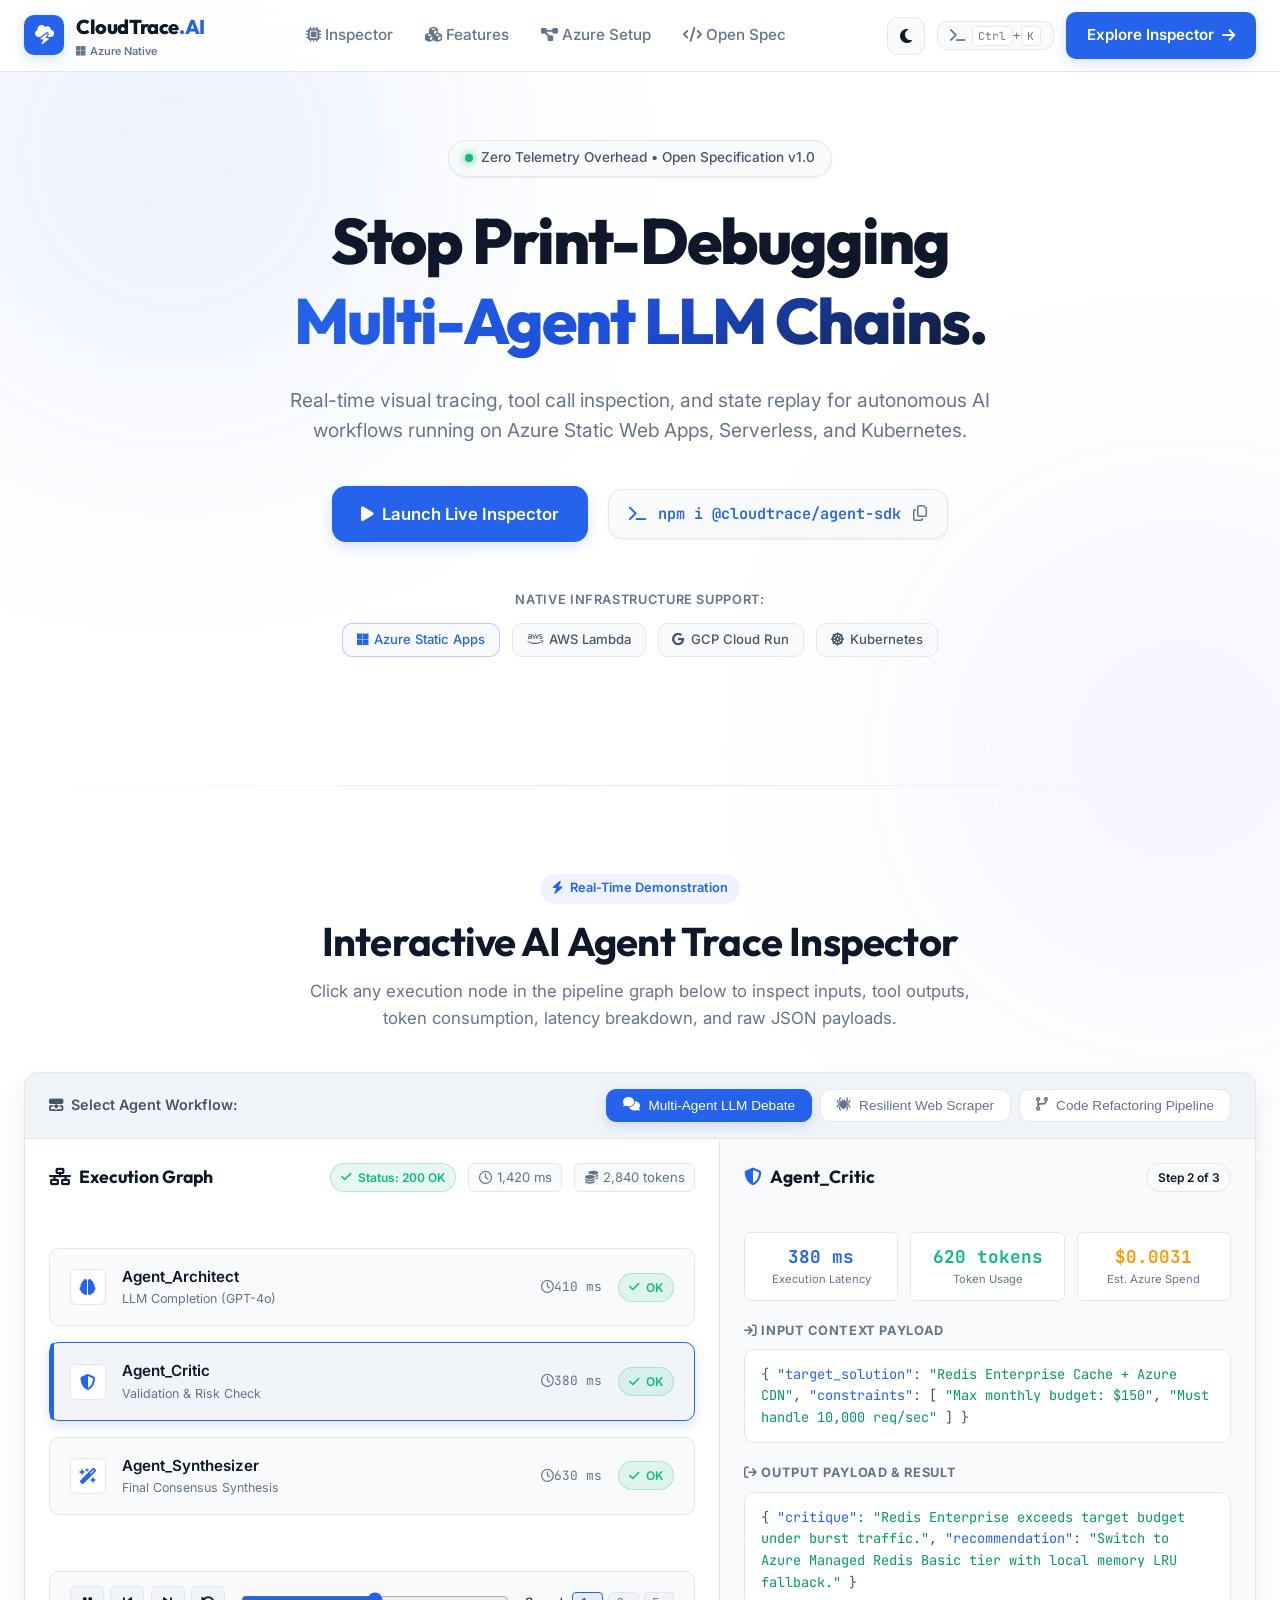
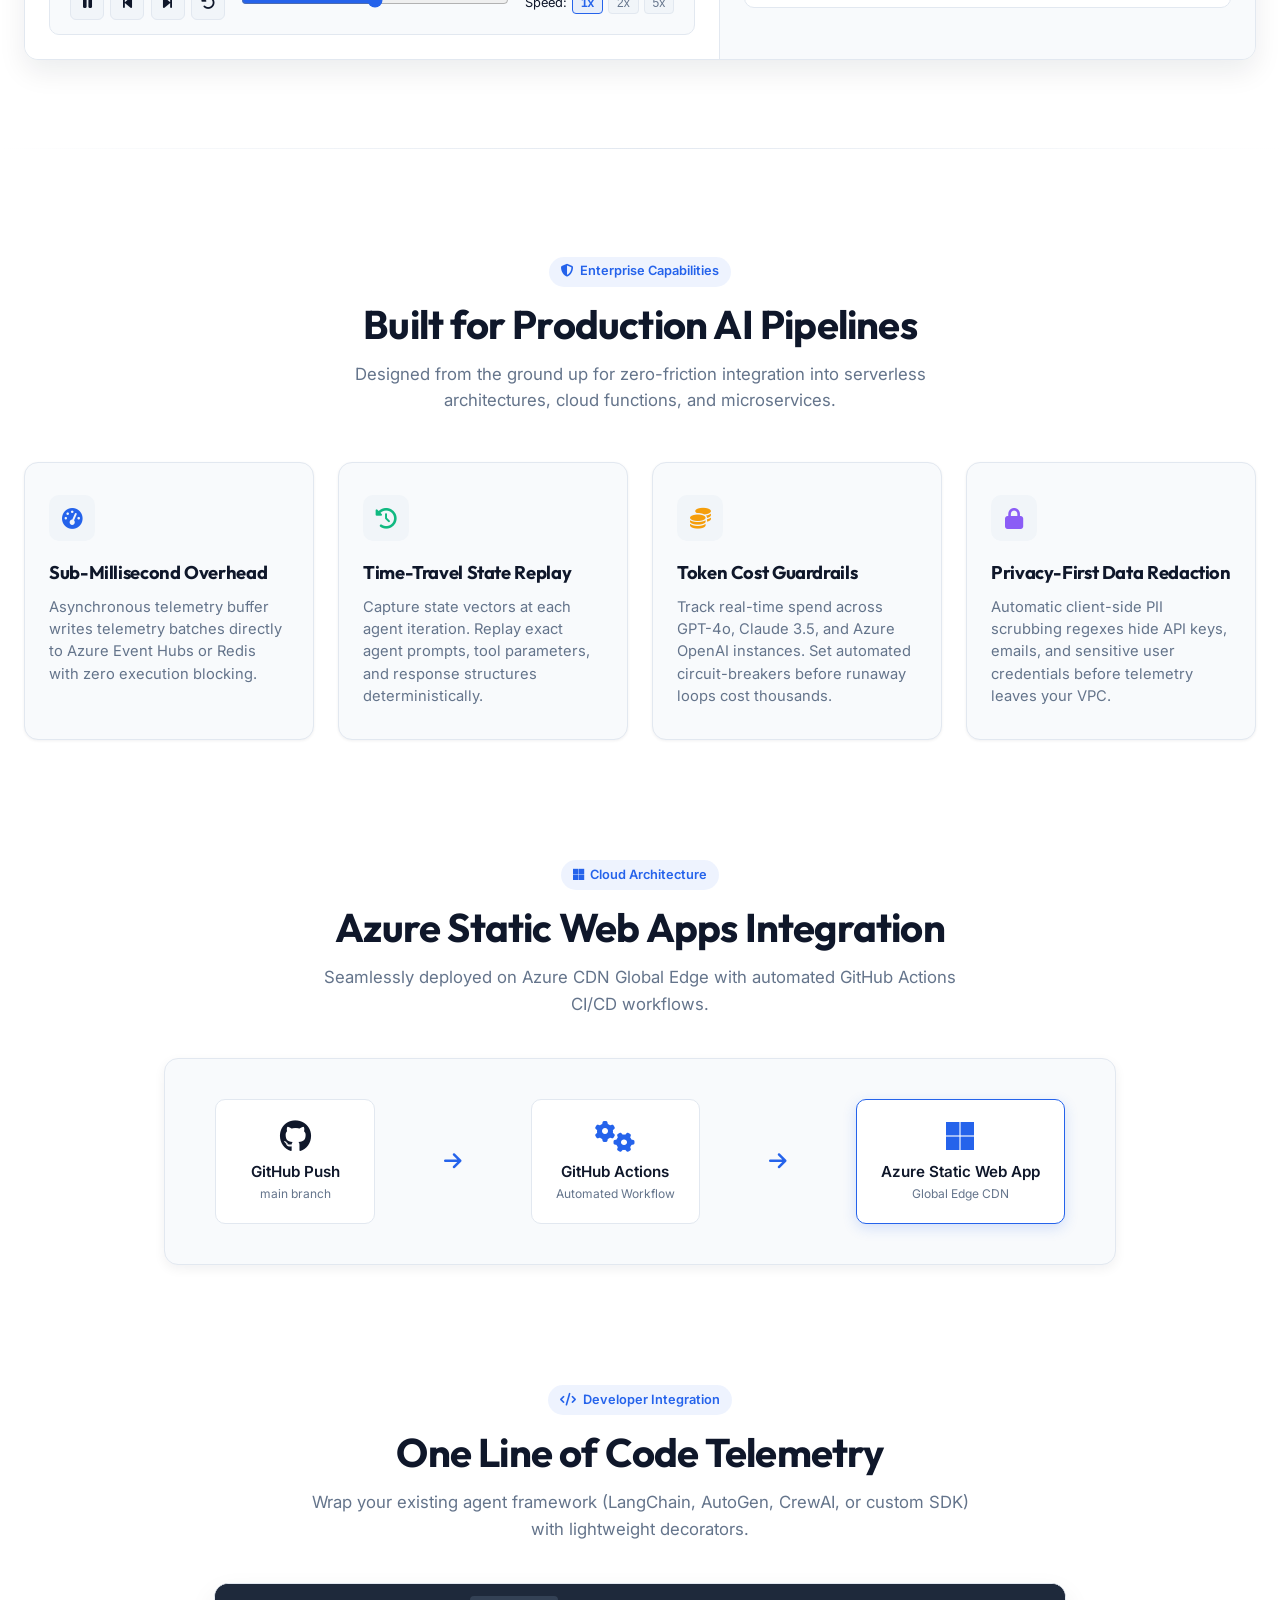
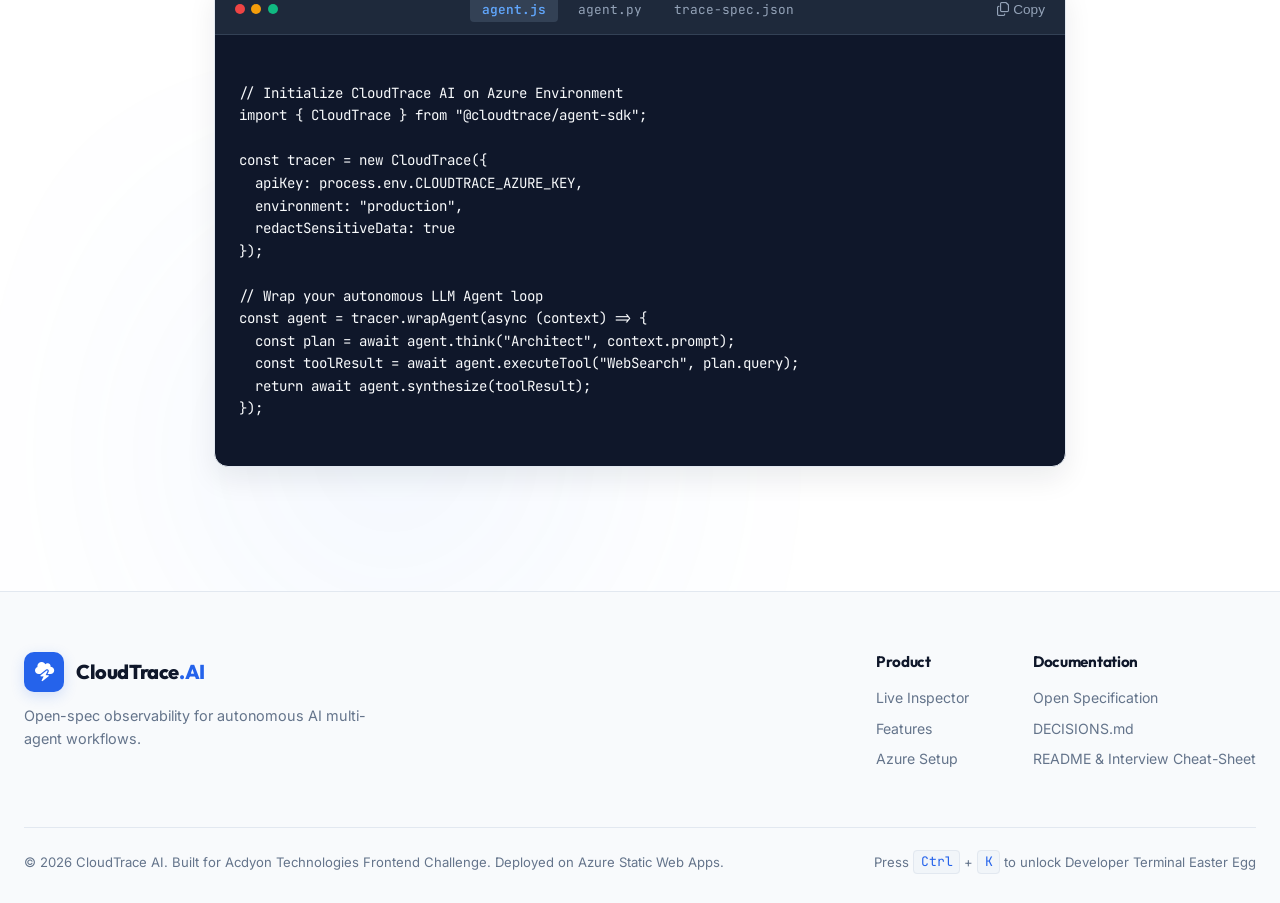
==== index.html @ a434cc37 "Initial commit from Copilot CLI runtime in VS Code" ====
<!DOCTYPE html>
<html lang="en" data-theme="light">
<head>
  <meta charset="UTF-8" />
  <meta name="viewport" content="width=device-width, initial-scale=1.0" />
  <title>CloudTrace AI — Observability & Real-Time Inspector for Multi-Agent AI</title>
  <meta name="description" content="Open-spec debugger, step replay engine, and token cost visualizer for autonomous AI agents deployed on Azure, AWS, and Kubernetes." />
  
  <!-- Modern Fonts -->
  <link rel="preconnect" href="https://fonts.googleapis.com">
  <link rel="preconnect" href="https://fonts.gstatic.com" crossorigin>
  <link href="https://fonts.googleapis.com/css2?family=Inter:wght@300;400;500;600;700&family=JetBrains+Mono:ital,wght@0,400;0,500;0,600;0,700;1,400&family=Outfit:wght@400;500;600;700;800&display=swap" rel="stylesheet">
  
  <!-- FontAwesome 6 -->
  <link rel="stylesheet" href="https://cdnjs.cloudflare.com/ajax/libs/font-awesome/6.5.1/css/all.min.css" />

  <!-- Core Stylesheet -->
  <link rel="stylesheet" href="style.css" />
</head>
<body>

  <!-- Background Animated Gradients -->
  <div class="bg-glow bg-glow-1"></div>
  <div class="bg-glow bg-glow-2"></div>
  <div class="bg-glow bg-glow-3"></div>

  <!-- Navigation Bar -->
  <header class="navbar" id="navbar">
    <div class="nav-container">
      <a href="#" class="brand">
        <div class="brand-icon">
          <i class="fa-solid fa-cloud-bolt"></i>
        </div>
        <div class="brand-text">
          <span class="brand-name">CloudTrace<span class="brand-accent">.AI</span></span>
          <span class="brand-badge"><i class="fa-brands fa-microsoft"></i> Azure Native</span>
        </div>
      </a>

      <nav class="nav-links" id="navLinks">
        <a href="#inspector" class="nav-link"><i class="fa-solid fa-microchip me-1"></i> Inspector</a>
        <a href="#features" class="nav-link"><i class="fa-solid fa-cubes me-1"></i> Features</a>
        <a href="#architecture" class="nav-link"><i class="fa-solid fa-diagram-project me-1"></i> Azure Setup</a>
        <a href="#open-spec" class="nav-link"><i class="fa-solid fa-code me-1"></i> Open Spec</a>
      </nav>

      <div class="nav-actions">
        <!-- Dark/Light Theme Switcher -->
        <button id="themeToggle" class="theme-toggle-btn" aria-label="Toggle Dark/Light Mode" title="Toggle Theme">
          <i class="fa-solid fa-moon icon-dark"></i>
          <i class="fa-solid fa-sun icon-light"></i>
        </button>

        <!-- Easter Egg CLI Hint Trigger -->
        <button id="cliTriggerBtn" class="cli-hint-btn" title="Open Interactive CLI Modal (Ctrl + K)">
          <i class="fa-solid fa-terminal"></i>
          <span><kbd>Ctrl</kbd>+<kbd>K</kbd></span>
        </button>

        <!-- Primary CTA -->
        <a href="#inspector" class="btn btn-primary nav-cta">
          <span>Explore Inspector</span>
          <i class="fa-solid fa-arrow-right"></i>
        </a>

        <!-- Mobile Menu Toggle Button -->
        <button id="mobileMenuBtn" class="mobile-menu-btn" aria-label="Toggle Navigation Menu">
          <i class="fa-solid fa-bars"></i>
        </button>
      </div>
    </div>
  </header>

  <!-- Hero Section -->
  <section class="hero" id="hero">
    <div class="hero-container">
      <div class="hero-badge-row">
        <span class="hero-badge">
          <span class="pulse-dot"></span>
          <span>Zero Telemetry Overhead • Open Specification v1.0</span>
        </span>
      </div>

      <h1 class="hero-title">
        Stop Print-Debugging <br />
        <span class="text-gradient">Multi-Agent LLM Chains.</span>
      </h1>

      <p class="hero-subtitle">
        Real-time visual tracing, tool call inspection, and state replay for autonomous AI workflows running on Azure Static Web Apps, Serverless, and Kubernetes.
      </p>

      <div class="hero-actions">
        <a href="#inspector" class="btn btn-primary btn-lg">
          <i class="fa-solid fa-play"></i>
          <span>Launch Live Inspector</span>
        </a>

        <div class="hero-install-box">
          <i class="fa-solid fa-terminal text-accent"></i>
          <code id="installCmd">npm i @cloudtrace/agent-sdk</code>
          <button id="copyInstallBtn" class="copy-btn" title="Copy command">
            <i class="fa-regular fa-copy"></i>
          </button>
        </div>
      </div>

      <!-- Cloud Provider Integrity Bar -->
      <div class="cloud-providers">
        <span class="providers-label">Native Infrastructure Support:</span>
        <div class="provider-badges">
          <span class="provider-tag azure"><i class="fa-brands fa-microsoft"></i> Azure Static Apps</span>
          <span class="provider-tag aws"><i class="fa-brands fa-aws"></i> AWS Lambda</span>
          <span class="provider-tag gcp"><i class="fa-brands fa-google"></i> GCP Cloud Run</span>
          <span class="provider-tag k8s"><i class="fa-solid fa-dharmachakra"></i> Kubernetes</span>
        </div>
      </div>
    </div>
  </section>

  <!-- Section Divider -->
  <div class="section-divider"></div>

  <!-- Interactive Live Inspector Section -->
  <section class="inspector-section" id="inspector">
    <div class="section-header text-center">
      <span class="section-tag"><i class="fa-solid fa-bolt"></i> Real-Time Demonstration</span>
      <h2 class="section-title">Interactive AI Agent Trace Inspector</h2>
      <p class="section-desc">
        Click any execution node in the pipeline graph below to inspect inputs, tool outputs, token consumption, latency breakdown, and raw JSON payloads.
      </p>
    </div>

    <!-- Inspector Outer Container -->
    <div class="inspector-container">
      
      <!-- Scenario Selector Tabs -->
      <div class="scenario-bar">
        <div class="scenario-label">
          <i class="fa-solid fa-diagram-next"></i> Select Agent Workflow:
        </div>
        <div class="scenario-tabs">
          <button class="scenario-tab active" data-scenario="debate">
            <i class="fa-solid fa-comments"></i>
            <span>Multi-Agent LLM Debate</span>
          </button>
          <button class="scenario-tab" data-scenario="scraper">
            <i class="fa-solid fa-spider"></i>
            <span>Resilient Web Scraper</span>
          </button>
          <button class="scenario-tab" data-scenario="refactor">
            <i class="fa-solid fa-code-branch"></i>
            <span>Code Refactoring Pipeline</span>
          </button>
        </div>
      </div>

      <!-- Inspector Main Workspace Grid -->
      <div class="inspector-workspace">
        
        <!-- Left Panel: Execution Node Graph -->
        <div class="inspector-graph-panel">
          <div class="panel-header">
            <div class="panel-title">
              <i class="fa-solid fa-network-wired"></i>
              <span>Execution Graph</span>
            </div>
            <div class="execution-meta" id="graphMetaInfo">
              <span class="badge badge-success"><i class="fa-solid fa-check"></i> Status: 200 OK</span>
              <span class="meta-item"><i class="fa-regular fa-clock"></i> <span id="totalLatency">1,420 ms</span></span>
              <span class="meta-item"><i class="fa-solid fa-coins"></i> <span id="totalTokens">2,840 tokens</span></span>
            </div>
          </div>

          <!-- Nodes Chain Container -->
          <div class="nodes-chain" id="nodesChain">
            <!-- Dynamic Node Cards Generated by JavaScript -->
          </div>

          <!-- Timeline Playback Controls Bar -->
          <div class="playback-bar">
            <div class="playback-controls">
              <button id="btnPlayPause" class="playback-btn" title="Play/Pause Simulation">
                <i class="fa-solid fa-pause"></i>
              </button>
              <button id="btnStepPrev" class="playback-btn" title="Previous Step">
                <i class="fa-solid fa-step-backward"></i>
              </button>
              <button id="btnStepNext" class="playback-btn" title="Next Step">
                <i class="fa-solid fa-step-forward"></i>
              </button>
              <button id="btnReplay" class="playback-btn" title="Restart Playback">
                <i class="fa-solid fa-rotate-left"></i>
              </button>
            </div>

            <div class="timeline-slider-wrapper">
              <input type="range" id="timelineSlider" min="0" max="100" value="100" class="timeline-slider" />
            </div>

            <div class="speed-selector">
              <span class="speed-label">Speed:</span>
              <button class="speed-btn active" data-speed="1">1x</button>
              <button class="speed-btn" data-speed="2">2x</button>
              <button class="speed-btn" data-speed="5">5x</button>
            </div>
          </div>
        </div>

        <!-- Right Panel: Node Inspector Drawer -->
        <div class="inspector-details-panel" id="detailsPanel">
          <div class="panel-header">
            <div class="panel-title" id="nodeDetailTitle">
              <i class="fa-solid fa-microchip text-accent"></i>
              <span>Node Inspector</span>
            </div>
            <span class="badge" id="nodeDetailStatus">Selected: Node #01</span>
          </div>

          <div class="node-details-content" id="nodeDetailsContent">
            <!-- Dynamic Content Injected via JS -->
          </div>
        </div>

      </div>
    </div>
  </section>

  <!-- Section Divider -->
  <div class="section-divider"></div>

  <!-- Features Grid Section -->
  <section class="features-section" id="features">
    <div class="section-header text-center">
      <span class="section-tag"><i class="fa-solid fa-shield-halved"></i> Enterprise Capabilities</span>
      <h2 class="section-title">Built for Production AI Pipelines</h2>
      <p class="section-desc">
        Designed from the ground up for zero-friction integration into serverless architectures, cloud functions, and microservices.
      </p>
    </div>

    <div class="features-grid">
      <div class="feature-card">
        <div class="feature-icon text-azure">
          <i class="fa-solid fa-gauge-high"></i>
        </div>
        <h3 class="feature-title">Sub-Millisecond Overhead</h3>
        <p class="feature-text">
          Asynchronous telemetry buffer writes telemetry batches directly to Azure Event Hubs or Redis with zero execution blocking.
        </p>
      </div>

      <div class="feature-card">
        <div class="feature-icon text-emerald">
          <i class="fa-solid fa-clock-rotate-left"></i>
        </div>
        <h3 class="feature-title">Time-Travel State Replay</h3>
        <p class="feature-text">
          Capture state vectors at each agent iteration. Replay exact agent prompts, tool parameters, and response structures deterministically.
        </p>
      </div>

      <div class="feature-card">
        <div class="feature-icon text-amber">
          <i class="fa-solid fa-coins"></i>
        </div>
        <h3 class="feature-title">Token Cost Guardrails</h3>
        <p class="feature-text">
          Track real-time spend across GPT-4o, Claude 3.5, and Azure OpenAI instances. Set automated circuit-breakers before runaway loops cost thousands.
        </p>
      </div>

      <div class="feature-card">
        <div class="feature-icon text-purple">
          <i class="fa-solid fa-lock"></i>
        </div>
        <h3 class="feature-title">Privacy-First Data Redaction</h3>
        <p class="feature-text">
          Automatic client-side PII scrubbing regexes hide API keys, emails, and sensitive user credentials before telemetry leaves your VPC.
        </p>
      </div>
    </div>
  </section>

  <!-- Azure Architecture Section -->
  <section class="architecture-section" id="architecture">
    <div class="section-header text-center">
      <span class="section-tag"><i class="fa-brands fa-microsoft"></i> Cloud Architecture</span>
      <h2 class="section-title">Azure Static Web Apps Integration</h2>
      <p class="section-desc">
        Seamlessly deployed on Azure CDN Global Edge with automated GitHub Actions CI/CD workflows.
      </p>
    </div>

    <div class="arch-card">
      <div class="arch-diagram">
        <div class="arch-node">
          <i class="fa-brands fa-github text-white"></i>
          <span>GitHub Push</span>
          <small>main branch</small>
        </div>
        <div class="arch-arrow"><i class="fa-solid fa-arrow-right"></i></div>
        <div class="arch-node active">
          <i class="fa-solid fa-gears text-azure"></i>
          <span>GitHub Actions</span>
          <small>Automated Workflow</small>
        </div>
        <div class="arch-arrow"><i class="fa-solid fa-arrow-right"></i></div>
        <div class="arch-node azure-node">
          <i class="fa-brands fa-microsoft text-azure"></i>
          <span>Azure Static Web App</span>
          <small>Global Edge CDN</small>
        </div>
      </div>
    </div>
  </section>

  <!-- Open Specification Code Snippet -->
  <section class="open-spec-section" id="open-spec">
    <div class="section-header text-center">
      <span class="section-tag"><i class="fa-solid fa-code"></i> Developer Integration</span>
      <h2 class="section-title">One Line of Code Telemetry</h2>
      <p class="section-desc">
        Wrap your existing agent framework (LangChain, AutoGen, CrewAI, or custom SDK) with lightweight decorators.
      </p>
    </div>

    <div class="code-editor-card">
      <div class="editor-header">
        <div class="editor-dots">
          <span class="dot red"></span>
          <span class="dot yellow"></span>
          <span class="dot green"></span>
        </div>
        <div class="editor-tabs">
          <button class="editor-tab active" data-lang="js">agent.js</button>
          <button class="editor-tab" data-lang="py">agent.py</button>
          <button class="editor-tab" data-lang="json">trace-spec.json</button>
        </div>
        <button id="copyCodeBtn" class="btn-copy-code"><i class="fa-regular fa-copy"></i> Copy</button>
      </div>

      <div class="editor-body">
        <pre><code id="codeSnippet" class="language-javascript">
// Initialize CloudTrace AI on Azure Environment
import { CloudTrace } from "@cloudtrace/agent-sdk";

const tracer = new CloudTrace({
  apiKey: process.env.CLOUDTRACE_AZURE_KEY,
  environment: "production",
  redactSensitiveData: true
});

// Wrap your autonomous LLM Agent loop
const agent = tracer.wrapAgent(async (context) => {
  const plan = await agent.think("Architect", context.prompt);
  const toolResult = await agent.executeTool("WebSearch", plan.query);
  return await agent.synthesize(toolResult);
});
        </code></pre>
      </div>
    </div>
  </section>

  <!-- Footer Section -->
  <footer class="footer">
    <div class="footer-container">
      <div class="footer-brand">
        <div class="brand">
          <i class="fa-solid fa-cloud-bolt brand-icon"></i>
          <span class="brand-name">CloudTrace<span class="brand-accent">.AI</span></span>
        </div>
        <p class="footer-tagline">Open-spec observability for autonomous AI multi-agent workflows.</p>
      </div>

      <div class="footer-links">
        <div class="footer-col">
          <h4>Product</h4>
          <a href="#inspector">Live Inspector</a>
          <a href="#features">Features</a>
          <a href="#architecture">Azure Setup</a>
        </div>
        <div class="footer-col">
          <h4>Documentation</h4>
          <a href="#open-spec">Open Specification</a>
          <a href="DECISIONS.md" target="_blank">DECISIONS.md</a>
          <a href="README.md" target="_blank">README & Interview Cheat-Sheet</a>
        </div>
      </div>
    </div>

    <div class="footer-bottom">
      <p>&copy; 2026 CloudTrace AI. Built for Acdyon Technologies Frontend Challenge. Deployed on Azure Static Web Apps.</p>
      <p class="cli-hint">Press <kbd>Ctrl</kbd> + <kbd>K</kbd> to unlock Developer Terminal Easter Egg</p>
    </div>
  </footer>

  <!-- Modal: Developer Terminal Easter Egg -->
  <div class="cli-modal-overlay" id="cliModal">
    <div class="cli-modal-content">
      <div class="cli-modal-header">
        <div class="cli-title">
          <i class="fa-solid fa-terminal text-accent me-2"></i>
          <span>CloudTrace Developer Terminal v1.0.4 [/sys/trace]</span>
        </div>
        <button id="cliCloseBtn" class="cli-close-btn" aria-label="Close modal">&times;</button>
      </div>
      <div class="cli-modal-body" id="cliOutput">
        <div class="cli-line">Welcome to CloudTrace AI Developer CLI Console.</div>
        <div class="cli-line text-muted">Type <span class="text-accent">'help'</span> to see available diagnostic commands.</div>
        <div class="cli-line text-muted">Or try typing <span class="text-accent">'status'</span>, <span class="text-accent">'azure'</span>, <span class="text-accent">'theme'</span>, or <span class="text-accent">'nodes'</span>.</div>
        <br />
      </div>
      <div class="cli-input-row">
        <span class="cli-prompt">cloudtrace-cli:~#</span>
        <input type="text" id="cliInput" class="cli-input" placeholder="Type a command (e.g. 'help', 'status', 'azure')..." autofocus />
      </div>
    </div>
  </div>

  <!-- Toast Notification Container -->
  <div id="toast" class="toast"></div>

  <!-- Application Logic -->
  <script src="script.js"></script>
</body>
</html>
---- style.css ----
/* ==========================================================================
   CloudTrace AI — Minimalist Cool Grey Design System (SaaS / Tech Aesthetic)
   Colors:
   - Background: Soft Pure White (#FFFFFF)
   - Surface / Cards: Light Cool Grey (#F8FAFC)
   - Primary Text: Dark Charcoal (#0F172A)
   - Primary Accent: Electric Blue (#2563EB)
   - Secondary Accent: Slate Grey (#64748B)
   - Border: Crisp Light Slate (#E2E8F0)
   ========================================================================== */

/* --------------------------------------------------------------------------
   1. CSS CUSTOM PROPERTIES / THEME TOKENS
   -------------------------------------------------------------------------- */
:root {
  /* Typography */
  --font-heading: 'Outfit', -apple-system, BlinkMacSystemFont, sans-serif;
  --font-body: 'Inter', -apple-system, BlinkMacSystemFont, sans-serif;
  --font-mono: 'JetBrains Mono', monospace;

  /* Minimalist Cool Grey Theme Defaults (Light SaaS Aesthetic) */
  --bg-primary: #ffffff;             /* Soft Pure White */
  --bg-surface: #f8fafc;             /* Light Cool Grey */
  --bg-surface-elevated: #f1f5f9;    /* Elevated Slate Grey */
  --bg-glass: rgba(255, 255, 255, 0.9);
  --bg-card: #f8fafc;

  --text-primary: #0f172a;           /* Dark Charcoal */
  --text-secondary: #475569;         /* Slate Medium */
  --text-muted: #64748b;             /* Slate Grey */

  --border-color: #e2e8f0;           /* Soft Slate Border */
  --border-glow: #cbd5e1;

  /* Accent Palette */
  --accent-azure: #2563eb;           /* Electric Blue */
  --accent-azure-light: #3b82f6;
  --accent-azure-glow: rgba(37, 99, 235, 0.08);

  --color-success: #10b981;          /* Emerald Green */
  --color-success-glow: rgba(16, 185, 129, 0.1);
  --color-warning: #f59e0b;          /* Amber */
  --color-warning-glow: rgba(245, 158, 11, 0.1);
  --color-error: #ef4444;            /* Red */
  --color-purple: #8b5cf6;

  /* Shadows & Glass */
  --shadow-sm: 0 1px 3px rgba(15, 23, 42, 0.06);
  --shadow-md: 0 4px 12px rgba(15, 23, 42, 0.06);
  --shadow-lg: 0 12px 28px rgba(15, 23, 42, 0.08);
  --shadow-azure: 0 4px 14px rgba(37, 99, 235, 0.18);
  --backdrop-blur: blur(12px);

  --radius-sm: 6px;
  --radius-md: 10px;
  --radius-lg: 14px;
  --radius-full: 9999px;

  --transition-fast: 0.15s ease;
  --transition-normal: 0.25s ease;
  --transition-slow: 0.4s ease;
}

/* Dark Mode Support (Minimalist Slate Dark) */
[data-theme="dark"] {
  --bg-primary: #0f172a;             /* Dark Charcoal */
  --bg-surface: #1e293b;             /* Slate Surface */
  --bg-surface-elevated: #334155;    /* Elevated Slate */
  --bg-glass: rgba(15, 23, 42, 0.85);
  --bg-card: #1e293b;

  --text-primary: #f8fafc;           /* Light Cool Grey */
  --text-secondary: #cbd5e1;
  --text-muted: #94a3b8;             /* Slate Grey */

  --border-color: #334155;
  --border-glow: #475569;

  --accent-azure-glow: rgba(59, 130, 246, 0.15);
  --shadow-lg: 0 12px 32px rgba(0, 0, 0, 0.3);
}

/* --------------------------------------------------------------------------
   2. RESET & BASE STYLES
   -------------------------------------------------------------------------- */
* {
  box-sizing: border-box;
  margin: 0;
  padding: 0;
}

html {
  scroll-behavior: smooth;
  font-size: 16px;
}

body {
  font-family: var(--font-body);
  background-color: var(--bg-primary);
  color: var(--text-primary);
  line-height: 1.6;
  overflow-x: hidden;
  position: relative;
  min-height: 100vh;
  transition: background-color var(--transition-normal), color var(--transition-normal);
}

/* Subtle Minimal Ambient Glows */
.bg-glow {
  position: absolute;
  border-radius: 50%;
  filter: blur(140px);
  z-index: -1;
  pointer-events: none;
  opacity: 0.25;
}

.bg-glow-1 {
  width: 550px;
  height: 550px;
  background: radial-gradient(circle, var(--accent-azure) 0%, transparent 70%);
  top: -120px;
  left: -100px;
}

.bg-glow-2 {
  width: 500px;
  height: 500px;
  background: radial-gradient(circle, var(--color-purple) 0%, transparent 70%);
  top: 500px;
  right: -150px;
}

.bg-glow-3 {
  width: 400px;
  height: 400px;
  background: radial-gradient(circle, var(--accent-azure-light) 0%, transparent 70%);
  bottom: 250px;
  left: 15%;
}

/* Typography Utilities */
h1, h2, h3, h4, h5, h6 {
  font-family: var(--font-heading);
  font-weight: 700;
  line-height: 1.25;
  color: var(--text-primary);
  letter-spacing: -0.02em;
}

a {
  color: var(--accent-azure);
  text-decoration: none;
  transition: color var(--transition-fast);
}

a:hover {
  color: var(--accent-azure-light);
}

code, kbd, pre {
  font-family: var(--font-mono);
}

/* Helper Text Formatting */
.text-accent { color: var(--accent-azure) !important; }
.text-azure { color: var(--accent-azure) !important; }
.text-emerald { color: var(--color-success) !important; }
.text-amber { color: var(--color-warning) !important; }
.text-purple { color: var(--color-purple) !important; }
.text-muted { color: var(--text-muted) !important; }
.text-center { text-align: center; }

.text-gradient {
  background: linear-gradient(135deg, var(--accent-azure) 0%, #1d4ed8 50%, #0f172a 100%);
  -webkit-background-clip: text;
  -webkit-text-fill-color: transparent;
}

[data-theme="dark"] .text-gradient {
  background: linear-gradient(135deg, #60a5fa 0%, #3b82f6 50%, #f8fafc 100%);
  -webkit-background-clip: text;
  -webkit-text-fill-color: transparent;
}

/* --------------------------------------------------------------------------
   3. NAVIGATION BAR
   -------------------------------------------------------------------------- */
.navbar {
  position: fixed;
  top: 0;
  left: 0;
  right: 0;
  height: 72px;
  background: var(--bg-glass);
  backdrop-filter: var(--backdrop-blur);
  -webkit-backdrop-filter: var(--backdrop-blur);
  border-bottom: 1px solid var(--border-color);
  z-index: 100;
  transition: all var(--transition-normal);
}

.nav-container {
  max-width: 1280px;
  margin: 0 auto;
  padding: 0 1.5rem;
  height: 100%;
  display: flex;
  align-items: center;
  justify-content: space-between;
}

.brand {
  display: flex;
  align-items: center;
  gap: 0.75rem;
}

.brand-icon {
  width: 40px;
  height: 40px;
  background: var(--accent-azure);
  border-radius: var(--radius-md);
  display: flex;
  align-items: center;
  justify-content: center;
  color: #ffffff;
  font-size: 1.2rem;
  box-shadow: var(--shadow-azure);
}

.brand-text {
  display: flex;
  flex-direction: column;
}

.brand-name {
  font-family: var(--font-heading);
  font-size: 1.25rem;
  font-weight: 800;
  color: var(--text-primary);
  letter-spacing: -0.02em;
}

.brand-accent {
  color: var(--accent-azure);
}

.brand-badge {
  font-size: 0.68rem;
  color: var(--text-muted);
  font-weight: 600;
  display: flex;
  align-items: center;
  gap: 0.25rem;
}

.nav-links {
  display: flex;
  align-items: center;
  gap: 2rem;
}

.nav-link {
  color: var(--text-muted);
  font-weight: 500;
  font-size: 0.95rem;
  transition: color var(--transition-fast);
}

.nav-link:hover {
  color: var(--text-primary);
}

.nav-actions {
  display: flex;
  align-items: center;
  gap: 0.75rem;
}

/* Theme Switcher Button */
.theme-toggle-btn {
  width: 38px;
  height: 38px;
  border-radius: var(--radius-md);
  background: var(--bg-surface);
  border: 1px solid var(--border-color);
  color: var(--text-primary);
  cursor: pointer;
  display: flex;
  align-items: center;
  justify-content: center;
  font-size: 1rem;
  transition: all var(--transition-fast);
}

.theme-toggle-btn:hover {
  border-color: var(--accent-azure);
  background: var(--bg-surface-elevated);
}

[data-theme="dark"] .icon-light { display: inline-block; }
[data-theme="dark"] .icon-dark { display: none; }
[data-theme="light"] .icon-light { display: none; }
[data-theme="light"] .icon-dark { display: inline-block; }

/* CLI Hint Button */
.cli-hint-btn {
  display: flex;
  align-items: center;
  gap: 0.4rem;
  padding: 0.4rem 0.75rem;
  background: var(--bg-surface);
  border: 1px solid var(--border-color);
  border-radius: var(--radius-md);
  color: var(--text-muted);
  font-size: 0.85rem;
  cursor: pointer;
  transition: all var(--transition-fast);
}

.cli-hint-btn kbd {
  background: var(--bg-primary);
  padding: 0.1rem 0.35rem;
  border-radius: 4px;
  font-size: 0.7rem;
  border: 1px solid var(--border-color);
}

.cli-hint-btn:hover {
  border-color: var(--accent-azure);
  color: var(--text-primary);
}

.mobile-menu-btn {
  display: none;
  background: none;
  border: none;
  color: var(--text-primary);
  font-size: 1.5rem;
  cursor: pointer;
}

/* --------------------------------------------------------------------------
   4. BUTTONS & BADGES
   -------------------------------------------------------------------------- */
.btn {
  display: inline-flex;
  align-items: center;
  justify-content: center;
  gap: 0.5rem;
  padding: 0.65rem 1.25rem;
  border-radius: var(--radius-md);
  font-weight: 600;
  font-size: 0.95rem;
  cursor: pointer;
  transition: all var(--transition-normal);
  border: 1px solid transparent;
}

.btn-primary {
  background: var(--accent-azure);
  color: #ffffff;
  box-shadow: var(--shadow-azure);
}

.btn-primary:hover {
  background: #1d4ed8;
  transform: translateY(-1px);
  box-shadow: 0 6px 18px rgba(37, 99, 235, 0.3);
  color: #ffffff;
}

.btn-lg {
  padding: 0.85rem 1.75rem;
  font-size: 1.05rem;
  border-radius: var(--radius-lg);
}

.badge {
  display: inline-flex;
  align-items: center;
  gap: 0.35rem;
  padding: 0.25rem 0.65rem;
  border-radius: var(--radius-full);
  font-size: 0.75rem;
  font-weight: 600;
  border: 1px solid var(--border-color);
}

.badge-success {
  background: var(--color-success-glow);
  color: var(--color-success);
  border-color: rgba(16, 185, 129, 0.25);
}

.badge-azure {
  background: var(--accent-azure-glow);
  color: var(--accent-azure);
  border-color: rgba(37, 99, 235, 0.25);
}

/* --------------------------------------------------------------------------
   5. HERO SECTION
   -------------------------------------------------------------------------- */
.hero {
  padding: 140px 1.5rem 80px;
  text-align: center;
  position: relative;
}

.hero-container {
  max-width: 900px;
  margin: 0 auto;
}

.hero-badge-row {
  display: flex;
  justify-content: center;
  margin-bottom: 1.5rem;
}

.hero-badge {
  display: inline-flex;
  align-items: center;
  gap: 0.5rem;
  padding: 0.4rem 1rem;
  background: var(--bg-surface);
  border: 1px solid var(--border-color);
  border-radius: var(--radius-full);
  font-size: 0.85rem;
  color: var(--text-secondary);
  font-weight: 500;
  box-shadow: var(--shadow-sm);
}

.pulse-dot {
  width: 8px;
  height: 8px;
  background-color: var(--color-success);
  border-radius: 50%;
  box-shadow: 0 0 8px var(--color-success);
  animation: pulse 2s infinite;
}

@keyframes pulse {
  0% { transform: scale(0.95); box-shadow: 0 0 0 0 rgba(16, 185, 129, 0.7); }
  70% { transform: scale(1); box-shadow: 0 0 0 8px rgba(16, 185, 129, 0); }
  100% { transform: scale(0.95); box-shadow: 0 0 0 0 rgba(16, 185, 129, 0); }
}

.hero-title {
  font-size: clamp(2.5rem, 5vw, 4rem);
  font-weight: 800;
  letter-spacing: -0.03em;
  margin-bottom: 1.5rem;
}

.hero-subtitle {
  font-size: clamp(1.05rem, 2vw, 1.2rem);
  color: var(--text-muted);
  margin-bottom: 2.5rem;
  max-width: 760px;
  margin-left: auto;
  margin-right: auto;
}

.hero-actions {
  display: flex;
  align-items: center;
  justify-content: center;
  gap: 1.25rem;
  flex-wrap: wrap;
  margin-bottom: 3rem;
}

.hero-install-box {
  display: flex;
  align-items: center;
  gap: 0.75rem;
  background: var(--bg-surface);
  border: 1px solid var(--border-color);
  padding: 0.75rem 1.25rem;
  border-radius: var(--radius-lg);
  font-size: 0.95rem;
  box-shadow: var(--shadow-sm);
}

.hero-install-box code {
  color: var(--accent-azure);
  font-weight: 600;
}

.copy-btn {
  background: none;
  border: none;
  color: var(--text-muted);
  cursor: pointer;
  font-size: 1rem;
  transition: color var(--transition-fast);
}

.copy-btn:hover {
  color: var(--text-primary);
}

.cloud-providers {
  display: flex;
  flex-direction: column;
  align-items: center;
  gap: 0.75rem;
  margin-top: 2rem;
}

.providers-label {
  font-size: 0.8rem;
  color: var(--text-muted);
  text-transform: uppercase;
  letter-spacing: 0.05em;
  font-weight: 600;
}

.provider-badges {
  display: flex;
  align-items: center;
  justify-content: center;
  gap: 0.75rem;
  flex-wrap: wrap;
}

.provider-tag {
  display: flex;
  align-items: center;
  gap: 0.4rem;
  padding: 0.35rem 0.85rem;
  background: var(--bg-surface);
  border: 1px solid var(--border-color);
  border-radius: var(--radius-md);
  font-size: 0.82rem;
  color: var(--text-secondary);
  font-weight: 500;
}

.provider-tag.azure { border-color: rgba(37, 99, 235, 0.3); color: var(--accent-azure); }

.section-divider {
  width: 100%;
  height: 1px;
  background: linear-gradient(90deg, transparent, var(--border-color), transparent);
  margin: 3rem 0;
}

/* --------------------------------------------------------------------------
   6. INTERACTIVE LIVE INSPECTOR SECTION
   -------------------------------------------------------------------------- */
.inspector-section {
  padding: 40px 1.5rem;
  max-width: 1280px;
  margin: 0 auto;
}

.section-header {
  margin-bottom: 2.5rem;
}

.section-tag {
  display: inline-flex;
  align-items: center;
  gap: 0.4rem;
  padding: 0.3rem 0.75rem;
  background: var(--accent-azure-glow);
  color: var(--accent-azure);
  border-radius: var(--radius-full);
  font-size: 0.8rem;
  font-weight: 600;
  margin-bottom: 0.75rem;
}

.section-title {
  font-size: clamp(1.8rem, 3.5vw, 2.5rem);
  margin-bottom: 0.75rem;
}

.section-desc {
  color: var(--text-muted);
  font-size: 1.05rem;
  max-width: 680px;
  margin: 0 auto;
}

/* Inspector Frame */
.inspector-container {
  background: var(--bg-surface);
  border: 1px solid var(--border-color);
  border-radius: var(--radius-lg);
  box-shadow: var(--shadow-lg);
  overflow: hidden;
}

/* Scenario Selector Bar */
.scenario-bar {
  display: flex;
  align-items: center;
  justify-content: space-between;
  padding: 1rem 1.5rem;
  background: var(--bg-surface-elevated);
  border-bottom: 1px solid var(--border-color);
  flex-wrap: wrap;
  gap: 1rem;
}

.scenario-label {
  font-weight: 600;
  font-size: 0.9rem;
  color: var(--text-secondary);
  display: flex;
  align-items: center;
  gap: 0.5rem;
}

.scenario-tabs {
  display: flex;
  align-items: center;
  gap: 0.5rem;
  flex-wrap: wrap;
}

.scenario-tab {
  display: flex;
  align-items: center;
  gap: 0.5rem;
  padding: 0.5rem 1rem;
  background: var(--bg-primary);
  border: 1px solid var(--border-color);
  border-radius: var(--radius-md);
  color: var(--text-muted);
  font-weight: 500;
  font-size: 0.85rem;
  cursor: pointer;
  transition: all var(--transition-fast);
}

.scenario-tab:hover {
  border-color: var(--accent-azure);
  color: var(--text-primary);
}

.scenario-tab.active {
  background: var(--accent-azure);
  border-color: var(--accent-azure);
  color: #ffffff;
  box-shadow: var(--shadow-azure);
}

/* Inspector Workspace Grid */
.inspector-workspace {
  display: grid;
  grid-template-columns: 1.3fr 1fr;
  min-height: 520px;
}

@media (max-width: 992px) {
  .inspector-workspace {
    grid-template-columns: 1fr;
  }
}

/* Left Panel: Graph */
.inspector-graph-panel {
  padding: 1.5rem;
  border-right: 1px solid var(--border-color);
  display: flex;
  flex-direction: column;
  justify-content: space-between;
  background: var(--bg-primary);
}

.panel-header {
  display: flex;
  align-items: center;
  justify-content: space-between;
  margin-bottom: 1.5rem;
  flex-wrap: wrap;
  gap: 0.75rem;
}

.panel-title {
  font-family: var(--font-heading);
  font-weight: 700;
  font-size: 1.1rem;
  display: flex;
  align-items: center;
  gap: 0.5rem;
}

.execution-meta {
  display: flex;
  align-items: center;
  gap: 0.75rem;
  font-size: 0.82rem;
  color: var(--text-muted);
}

.meta-item {
  display: flex;
  align-items: center;
  gap: 0.3rem;
  background: var(--bg-surface);
  padding: 0.2rem 0.6rem;
  border-radius: var(--radius-sm);
  border: 1px solid var(--border-color);
}

/* Nodes Chain */
.nodes-chain {
  display: flex;
  flex-direction: column;
  gap: 1rem;
  margin-bottom: 1.5rem;
}

.node-card {
  display: flex;
  align-items: center;
  justify-content: space-between;
  padding: 1rem 1.25rem;
  background: var(--bg-surface);
  border: 1px solid var(--border-color);
  border-radius: var(--radius-md);
  cursor: pointer;
  transition: all var(--transition-normal);
  position: relative;
}

.node-card:hover {
  border-color: var(--accent-azure);
  transform: translateX(4px);
  box-shadow: var(--shadow-sm);
}

.node-card.active {
  border-color: var(--accent-azure);
  background: var(--bg-surface-elevated);
  box-shadow: var(--shadow-azure);
}

.node-card.active::before {
  content: '';
  position: absolute;
  left: 0;
  top: 0;
  bottom: 0;
  width: 4px;
  background: var(--accent-azure);
  border-radius: var(--radius-sm) 0 0 var(--radius-sm);
}

.node-left {
  display: flex;
  align-items: center;
  gap: 1rem;
}

.node-icon {
  width: 36px;
  height: 36px;
  border-radius: var(--radius-sm);
  background: var(--bg-primary);
  border: 1px solid var(--border-color);
  display: flex;
  align-items: center;
  justify-content: center;
  font-size: 1rem;
  color: var(--accent-azure);
}

.node-info {
  display: flex;
  flex-direction: column;
}

.node-name {
  font-weight: 600;
  font-size: 0.95rem;
  color: var(--text-primary);
}

.node-type {
  font-size: 0.78rem;
  color: var(--text-muted);
}

.node-right {
  display: flex;
  align-items: center;
  gap: 1rem;
}

.node-stat {
  font-family: var(--font-mono);
  font-size: 0.8rem;
  color: var(--text-muted);
}

/* Playback Bar */
.playback-bar {
  display: flex;
  align-items: center;
  justify-content: space-between;
  gap: 1rem;
  padding: 0.85rem 1.25rem;
  background: var(--bg-surface);
  border: 1px solid var(--border-color);
  border-radius: var(--radius-md);
  flex-wrap: wrap;
}

.playback-controls {
  display: flex;
  align-items: center;
  gap: 0.4rem;
}

.playback-btn {
  width: 34px;
  height: 34px;
  border-radius: var(--radius-sm);
  background: var(--bg-surface-elevated);
  border: 1px solid var(--border-color);
  color: var(--text-primary);
  cursor: pointer;
  display: flex;
  align-items: center;
  justify-content: center;
  font-size: 0.9rem;
  transition: all var(--transition-fast);
}

.playback-btn:hover {
  background: var(--accent-azure);
  color: #ffffff;
  border-color: var(--accent-azure);
}

.timeline-slider-wrapper {
  flex: 1;
  min-width: 120px;
}

.timeline-slider {
  width: 100%;
  accent-color: var(--accent-azure);
  cursor: pointer;
}

.speed-selector {
  display: flex;
  align-items: center;
  gap: 0.3rem;
  font-size: 0.8rem;
}

.speed-btn {
  padding: 0.2rem 0.5rem;
  background: var(--bg-surface-elevated);
  border: 1px solid var(--border-color);
  border-radius: 4px;
  color: var(--text-muted);
  cursor: pointer;
  font-size: 0.75rem;
}

.speed-btn.active {
  background: var(--accent-azure-glow);
  color: var(--accent-azure);
  border-color: var(--accent-azure);
  font-weight: 700;
}

/* Right Panel: Node Inspector Drawer */
.inspector-details-panel {
  padding: 1.5rem;
  background: var(--bg-surface);
  display: flex;
  flex-direction: column;
}

.node-details-content {
  display: flex;
  flex-direction: column;
  gap: 1.25rem;
  margin-top: 1rem;
}

.detail-section-title {
  font-size: 0.8rem;
  font-weight: 700;
  text-transform: uppercase;
  color: var(--text-muted);
  letter-spacing: 0.05em;
  margin-bottom: 0.5rem;
}

.detail-box {
  background: var(--bg-primary);
  border: 1px solid var(--border-color);
  border-radius: var(--radius-md);
  padding: 0.85rem 1rem;
  font-family: var(--font-mono);
  font-size: 0.85rem;
  color: var(--text-secondary);
  overflow-x: auto;
}

.token-stats-grid {
  display: grid;
  grid-template-columns: 1fr 1fr 1fr;
  gap: 0.75rem;
}

.token-stat-card {
  background: var(--bg-primary);
  border: 1px solid var(--border-color);
  border-radius: var(--radius-sm);
  padding: 0.65rem;
  text-align: center;
}

.token-stat-val {
  font-family: var(--font-mono);
  font-weight: 700;
  font-size: 1.1rem;
  color: var(--text-primary);
}

.token-stat-lbl {
  font-size: 0.7rem;
  color: var(--text-muted);
}

/* Syntax Highlighting for JSON */
.json-key { color: var(--accent-azure); }
.json-string { color: #059669; }
.json-number { color: #d97706; }
.json-boolean { color: #7c3aed; }

[data-theme="dark"] .json-string { color: #34d399; }
[data-theme="dark"] .json-number { color: #fbbf24; }
[data-theme="dark"] .json-boolean { color: #c084fc; }

/* --------------------------------------------------------------------------
   7. FEATURES GRID SECTION
   -------------------------------------------------------------------------- */
.features-section {
  padding: 60px 1.5rem;
  max-width: 1280px;
  margin: 0 auto;
}

.features-grid {
  display: grid;
  grid-template-columns: repeat(auto-fit, minmax(260px, 1fr));
  gap: 1.5rem;
  margin-top: 3rem;
}

.feature-card {
  background: var(--bg-surface);
  border: 1px solid var(--border-color);
  border-radius: var(--radius-lg);
  padding: 2rem 1.5rem;
  transition: all var(--transition-normal);
  box-shadow: var(--shadow-sm);
}

.feature-card:hover {
  border-color: var(--border-glow);
  transform: translateY(-3px);
  box-shadow: var(--shadow-md);
}

.feature-icon {
  width: 46px;
  height: 46px;
  border-radius: var(--radius-md);
  background: var(--bg-surface-elevated);
  display: flex;
  align-items: center;
  justify-content: center;
  font-size: 1.3rem;
  margin-bottom: 1.25rem;
}

.feature-title {
  font-size: 1.15rem;
  margin-bottom: 0.75rem;
}

.feature-text {
  color: var(--text-muted);
  font-size: 0.92rem;
  line-height: 1.5;
}

/* --------------------------------------------------------------------------
   8. AZURE ARCHITECTURE SECTION
   -------------------------------------------------------------------------- */
.architecture-section {
  padding: 60px 1.5rem;
  max-width: 1000px;
  margin: 0 auto;
}

.arch-card {
  background: var(--bg-surface);
  border: 1px solid var(--border-color);
  border-radius: var(--radius-lg);
  padding: 2.5rem 1.5rem;
  box-shadow: var(--shadow-md);
}

.arch-diagram {
  display: flex;
  align-items: center;
  justify-content: space-around;
  gap: 1rem;
  flex-wrap: wrap;
}

.arch-node {
  display: flex;
  flex-direction: column;
  align-items: center;
  justify-content: center;
  padding: 1.25rem 1.5rem;
  background: var(--bg-primary);
  border: 1px solid var(--border-color);
  border-radius: var(--radius-md);
  min-width: 160px;
  text-align: center;
}

.arch-node i {
  font-size: 2rem;
  margin-bottom: 0.5rem;
}

.arch-node span {
  font-weight: 600;
  font-size: 0.95rem;
}

.arch-node small {
  font-size: 0.75rem;
  color: var(--text-muted);
}

.arch-node.azure-node {
  border-color: var(--accent-azure);
  box-shadow: var(--shadow-azure);
}

.arch-arrow {
  color: var(--accent-azure);
  font-size: 1.25rem;
}

/* --------------------------------------------------------------------------
   9. OPEN SPECIFICATION & CODE SNIPPET SECTION
   -------------------------------------------------------------------------- */
.open-spec-section {
  padding: 60px 1.5rem;
  max-width: 900px;
  margin: 0 auto;
}

.code-editor-card {
  background: #0f172a;
  border: 1px solid var(--border-color);
  border-radius: var(--radius-lg);
  overflow: hidden;
  box-shadow: var(--shadow-lg);
}

.editor-header {
  display: flex;
  align-items: center;
  justify-content: space-between;
  padding: 0.75rem 1.25rem;
  background: #1e293b;
  border-bottom: 1px solid #334155;
}

.editor-dots {
  display: flex;
  gap: 0.4rem;
}

.dot {
  width: 10px;
  height: 10px;
  border-radius: 50%;
}
.dot.red { background: #ef4444; }
.dot.yellow { background: #f59e0b; }
.dot.green { background: #10b981; }

.editor-tabs {
  display: flex;
  gap: 0.5rem;
}

.editor-tab {
  padding: 0.3rem 0.75rem;
  background: none;
  border: none;
  color: #94a3b8;
  font-family: var(--font-mono);
  font-size: 0.8rem;
  cursor: pointer;
  border-radius: 4px;
}

.editor-tab.active {
  background: #334155;
  color: #60a5fa;
  font-weight: 600;
}

.btn-copy-code {
  background: none;
  border: none;
  color: #94a3b8;
  font-size: 0.85rem;
  cursor: pointer;
}

.btn-copy-code:hover {
  color: #ffffff;
}

.editor-body {
  padding: 1.5rem;
  overflow-x: auto;
}

.editor-body pre {
  margin: 0;
  font-family: var(--font-mono);
  font-size: 0.88rem;
  color: #f8fafc;
  line-height: 1.6;
}

/* --------------------------------------------------------------------------
   10. FOOTER SECTION
   -------------------------------------------------------------------------- */
.footer {
  background: var(--bg-surface);
  border-top: 1px solid var(--border-color);
  padding: 60px 1.5rem 30px;
  margin-top: 4rem;
}

.footer-container {
  max-width: 1280px;
  margin: 0 auto;
  display: flex;
  justify-content: space-between;
  gap: 3rem;
  flex-wrap: wrap;
  margin-bottom: 3rem;
}

.footer-brand {
  max-width: 350px;
}

.footer-tagline {
  color: var(--text-muted);
  font-size: 0.9rem;
  margin-top: 0.75rem;
}

.footer-links {
  display: flex;
  gap: 4rem;
}

.footer-col h4 {
  font-size: 0.95rem;
  margin-bottom: 1rem;
  color: var(--text-primary);
}

.footer-col a {
  display: block;
  color: var(--text-muted);
  font-size: 0.88rem;
  margin-bottom: 0.5rem;
}

.footer-bottom {
  max-width: 1280px;
  margin: 0 auto;
  padding-top: 1.5rem;
  border-top: 1px solid var(--border-color);
  display: flex;
  align-items: center;
  justify-content: space-between;
  font-size: 0.82rem;
  color: var(--text-muted);
  flex-wrap: wrap;
  gap: 1rem;
}

.cli-hint kbd {
  background: var(--bg-surface-elevated);
  padding: 0.15rem 0.4rem;
  border-radius: 4px;
  border: 1px solid var(--border-color);
  color: var(--accent-azure);
}

/* --------------------------------------------------------------------------
   11. EASTER EGG CLI MODAL
   -------------------------------------------------------------------------- */
.cli-modal-overlay {
  position: fixed;
  top: 0;
  left: 0;
  right: 0;
  bottom: 0;
  background: rgba(15, 23, 42, 0.65);
  backdrop-filter: blur(8px);
  display: flex;
  align-items: center;
  justify-content: center;
  z-index: 1000;
  opacity: 0;
  pointer-events: none;
  transition: opacity var(--transition-normal);
}

.cli-modal-overlay.open {
  opacity: 1;
  pointer-events: auto;
}

.cli-modal-content {
  width: 90%;
  max-width: 720px;
  background: #0f172a;
  border: 1px solid var(--accent-azure);
  border-radius: var(--radius-lg);
  box-shadow: 0 10px 40px rgba(15, 23, 42, 0.4);
  overflow: hidden;
  display: flex;
  flex-direction: column;
}

.cli-modal-header {
  display: flex;
  align-items: center;
  justify-content: space-between;
  padding: 0.75rem 1.25rem;
  background: #1e293b;
  border-bottom: 1px solid #334155;
}

.cli-title {
  font-family: var(--font-mono);
  font-size: 0.85rem;
  color: #f8fafc;
}

.cli-close-btn {
  background: none;
  border: none;
  color: #94a3b8;
  font-size: 1.5rem;
  cursor: pointer;
}

.cli-modal-body {
  padding: 1.25rem;
  min-height: 260px;
  max-height: 380px;
  overflow-y: auto;
  font-family: var(--font-mono);
  font-size: 0.85rem;
  color: #cbd5e1;
  line-height: 1.5;
}

.cli-line {
  margin-bottom: 0.35rem;
}

.cli-input-row {
  display: flex;
  align-items: center;
  padding: 0.75rem 1.25rem;
  background: #1e293b;
  border-top: 1px solid #334155;
  gap: 0.5rem;
}

.cli-prompt {
  font-family: var(--font-mono);
  color: #60a5fa;
  font-size: 0.85rem;
  font-weight: 700;
}

.cli-input {
  flex: 1;
  background: none;
  border: none;
  outline: none;
  font-family: var(--font-mono);
  font-size: 0.85rem;
  color: #ffffff;
}

/* Toast Notifications */
.toast {
  position: fixed;
  bottom: 2rem;
  right: 2rem;
  padding: 0.75rem 1.25rem;
  background: var(--bg-surface-elevated);
  border: 1px solid var(--accent-azure);
  border-radius: var(--radius-md);
  color: var(--text-primary);
  font-size: 0.9rem;
  box-shadow: var(--shadow-lg);
  z-index: 2000;
  opacity: 0;
  transform: translateY(20px);
  transition: all var(--transition-normal);
  pointer-events: none;
}

.toast.show {
  opacity: 1;
  transform: translateY(0);
}

/* --------------------------------------------------------------------------
   12. RESPONSIVE BREAKPOINTS
   -------------------------------------------------------------------------- */
@media (max-width: 768px) {
  .nav-links { display: none; }
  .cli-hint-btn { display: none; }
  .mobile-menu-btn { display: block; }

  .hero { padding-top: 110px; }
  .hero-title { font-size: 2.2rem; }
  .hero-actions { flex-direction: column; }
  
  .arch-diagram { flex-direction: column; }
  .arch-arrow { transform: rotate(90deg); }
}
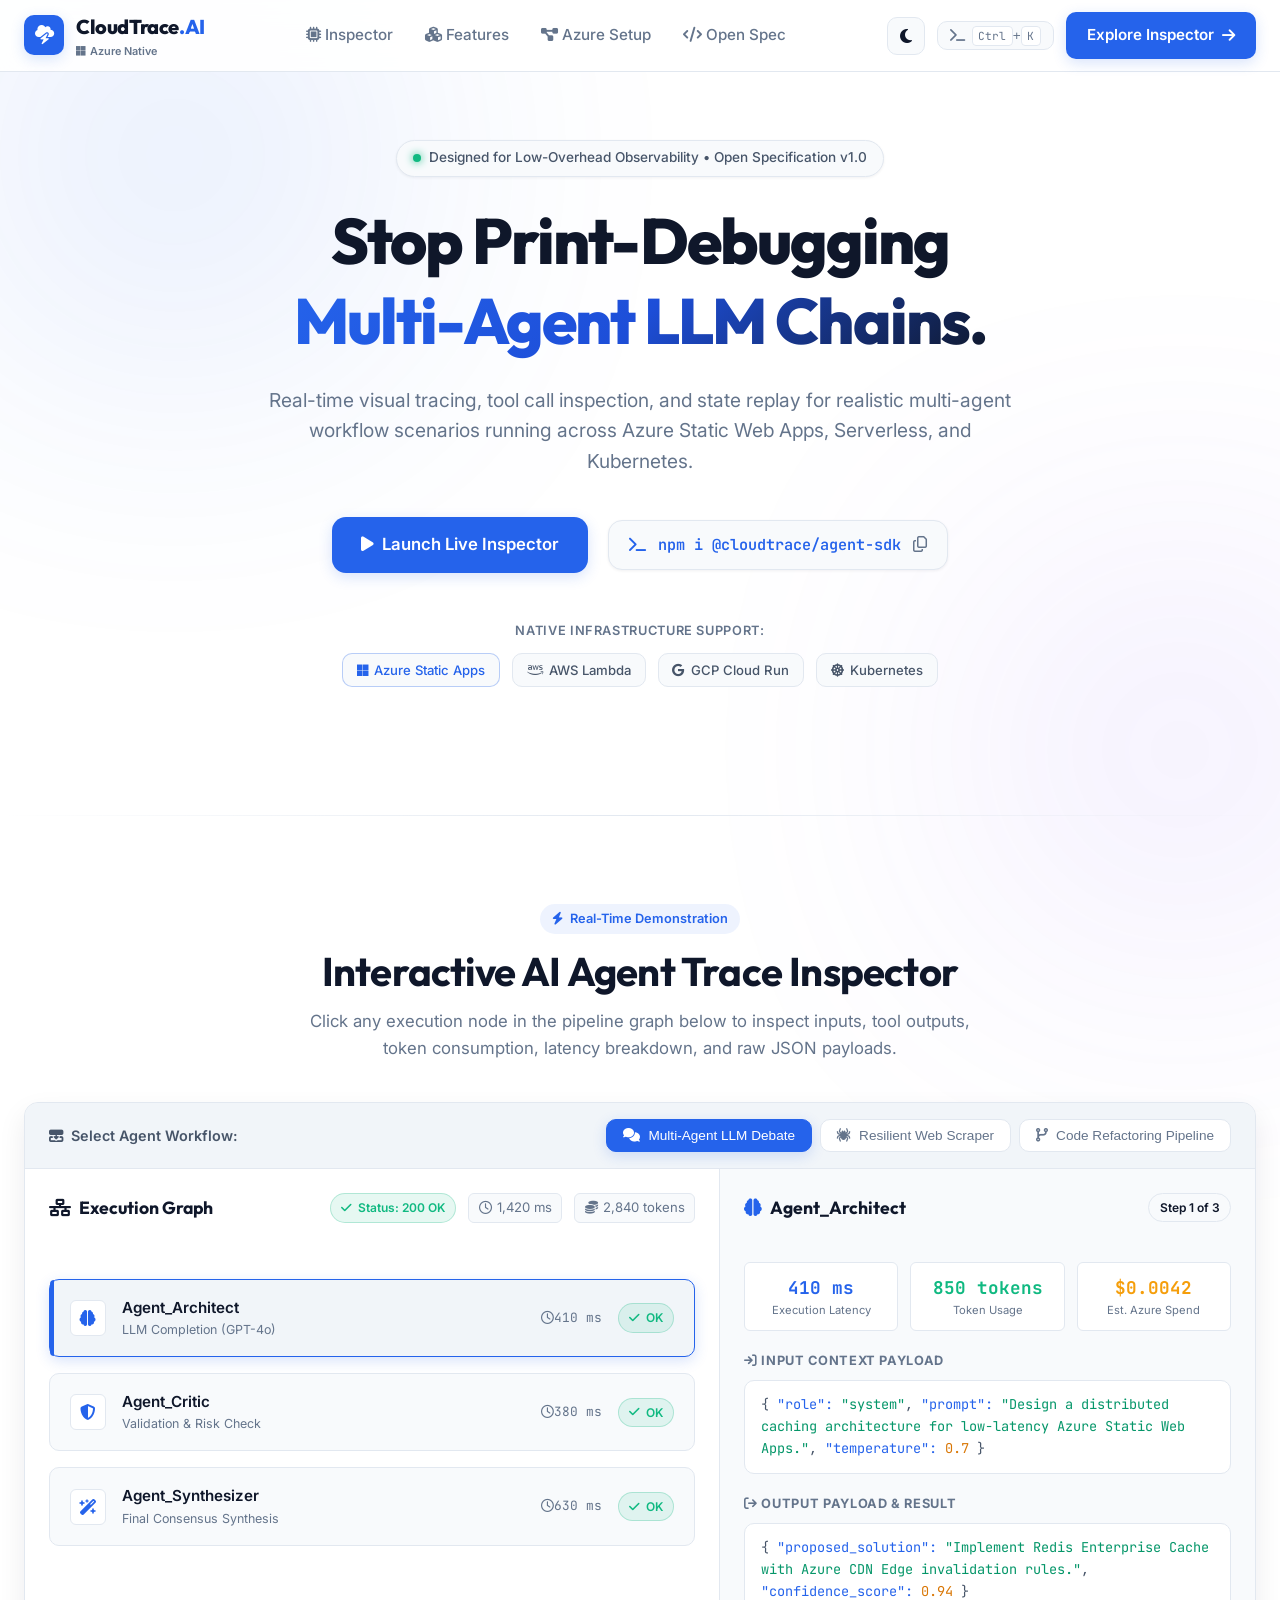
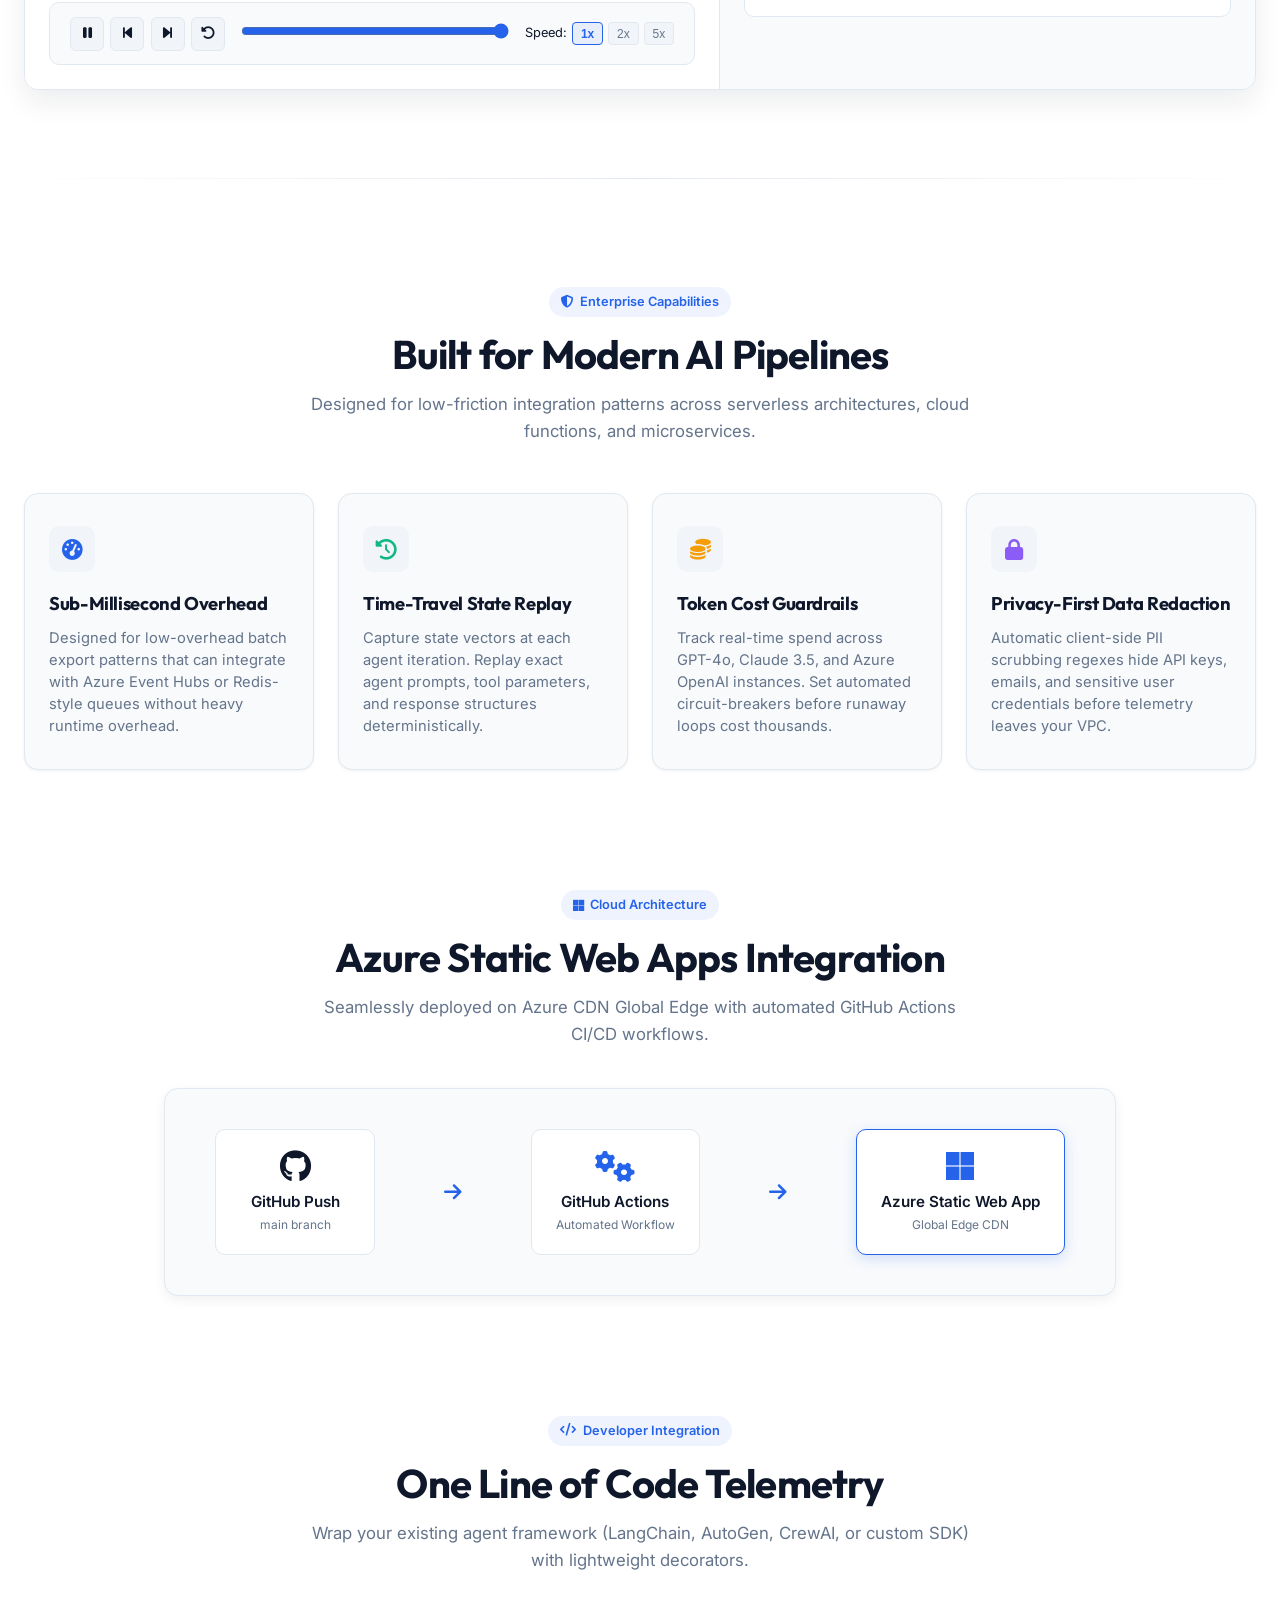
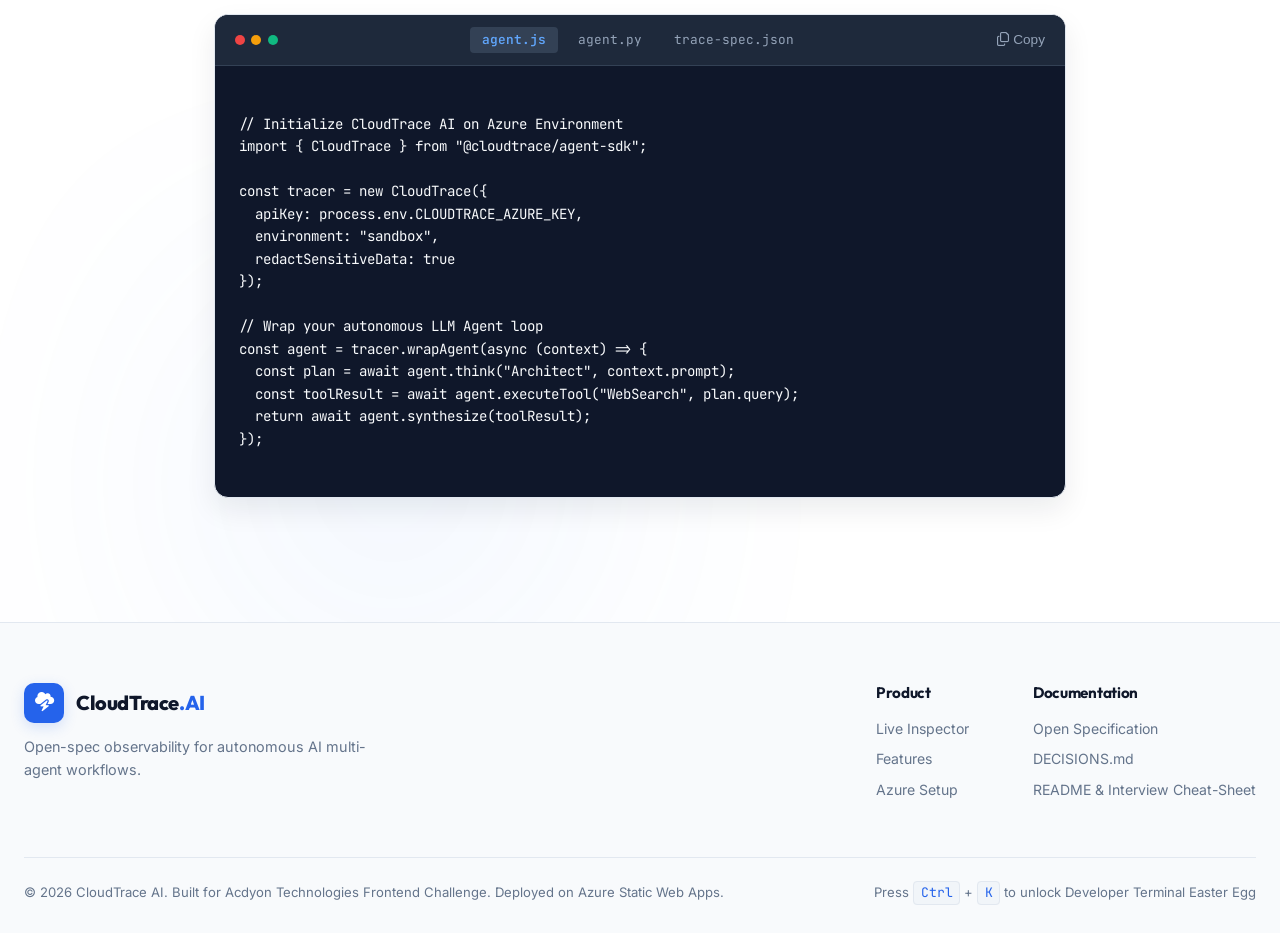
==== commit 176ef561: "Refine decision doc and soften unsupported product claims" ====
--- a/index.html
+++ b/index.html
@@ -77,7 +77,7 @@
       <div class="hero-badge-row">
         <span class="hero-badge">
           <span class="pulse-dot"></span>
-          <span>Zero Telemetry Overhead • Open Specification v1.0</span>
+          <span>Designed for Low-Overhead Observability • Open Specification v1.0</span>
         </span>
       </div>
 
@@ -87,7 +87,7 @@
       </h1>
 
       <p class="hero-subtitle">
-        Real-time visual tracing, tool call inspection, and state replay for autonomous AI workflows running on Azure Static Web Apps, Serverless, and Kubernetes.
+        Real-time visual tracing, tool call inspection, and state replay for realistic multi-agent workflow scenarios running across Azure Static Web Apps, Serverless, and Kubernetes.
       </p>
 
       <div class="hero-actions">
@@ -233,9 +233,9 @@
   <section class="features-section" id="features">
     <div class="section-header text-center">
       <span class="section-tag"><i class="fa-solid fa-shield-halved"></i> Enterprise Capabilities</span>
-      <h2 class="section-title">Built for Production AI Pipelines</h2>
+      <h2 class="section-title">Built for Modern AI Pipelines</h2>
       <p class="section-desc">
-        Designed from the ground up for zero-friction integration into serverless architectures, cloud functions, and microservices.
+        Designed for low-friction integration patterns across serverless architectures, cloud functions, and microservices.
       </p>
     </div>
 
@@ -246,7 +246,7 @@
         </div>
         <h3 class="feature-title">Sub-Millisecond Overhead</h3>
         <p class="feature-text">
-          Asynchronous telemetry buffer writes telemetry batches directly to Azure Event Hubs or Redis with zero execution blocking.
+          Designed for low-overhead batch export patterns that can integrate with Azure Event Hubs or Redis-style queues without heavy runtime overhead.
         </p>
       </div>
 
@@ -347,7 +347,7 @@
 
 const tracer = new CloudTrace({
   apiKey: process.env.CLOUDTRACE_AZURE_KEY,
-  environment: "production",
+  environment: "sandbox",
   redactSensitiveData: true
 });
 
